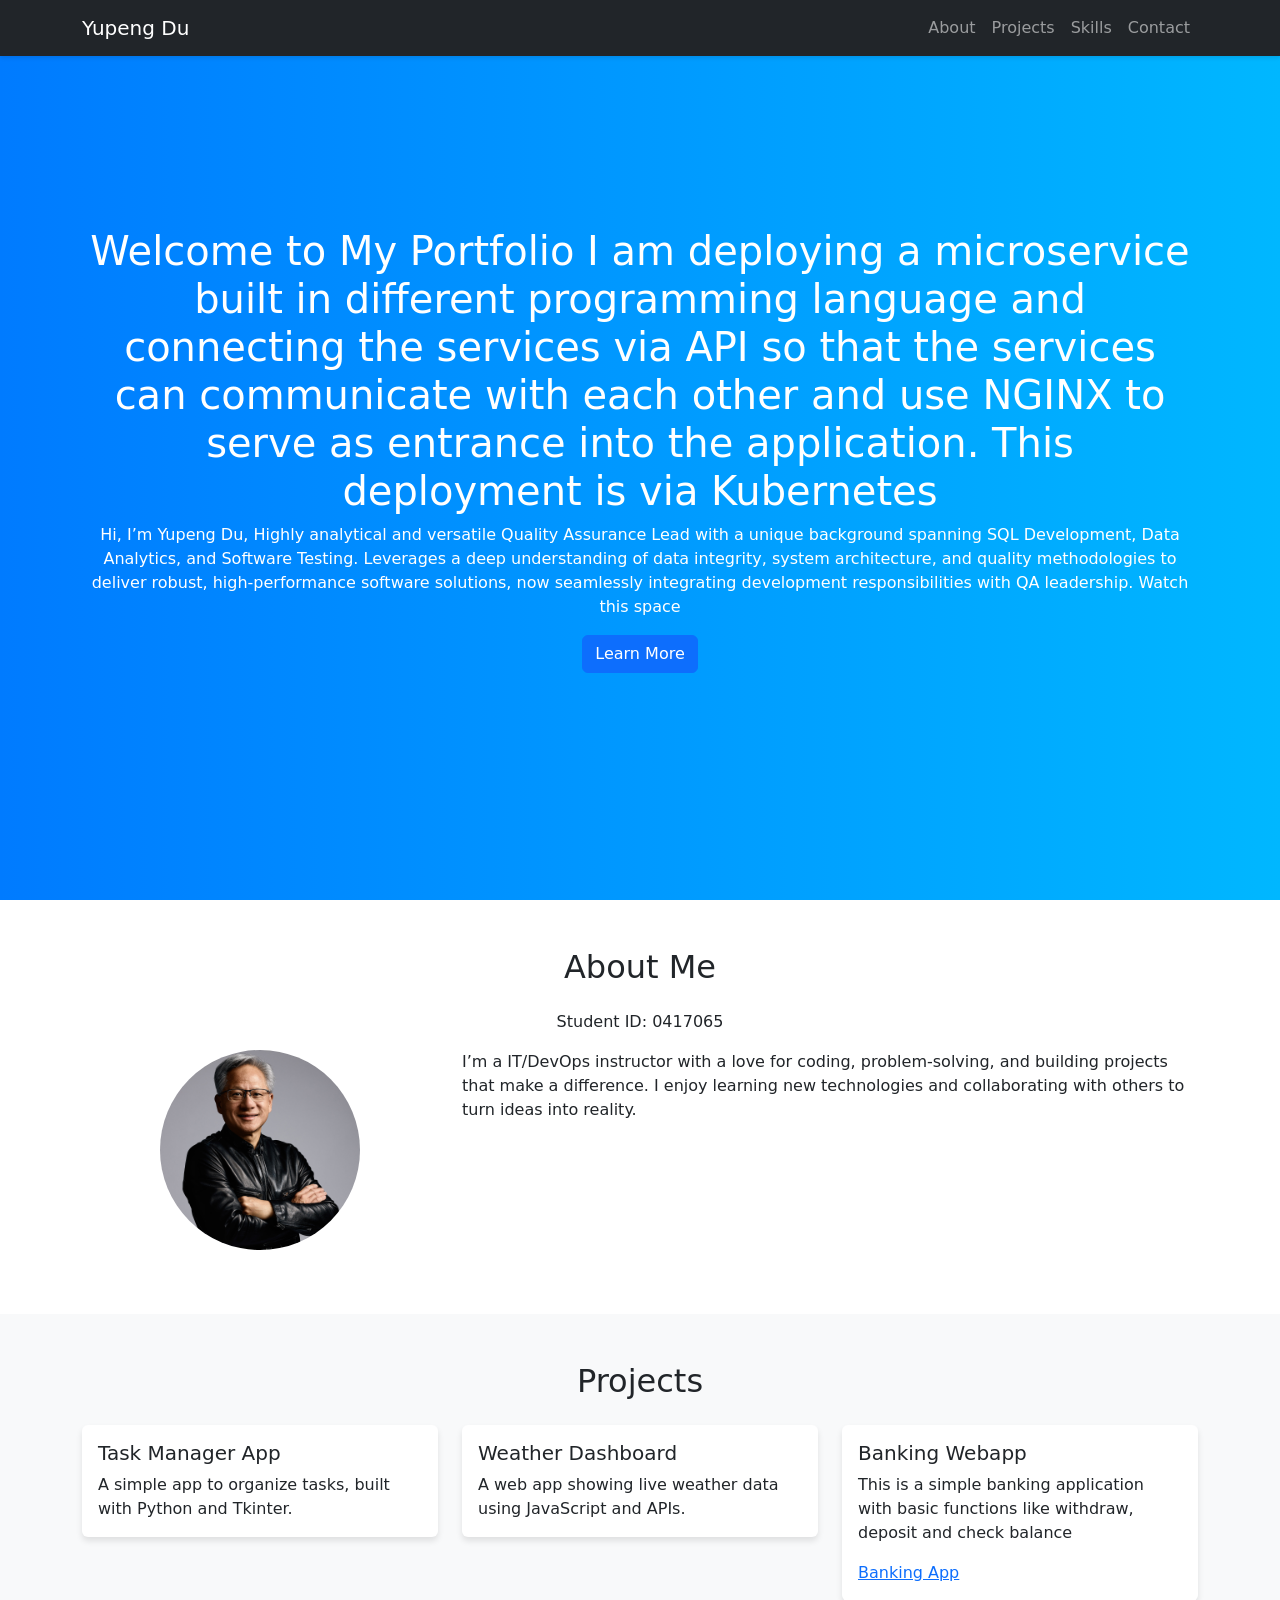
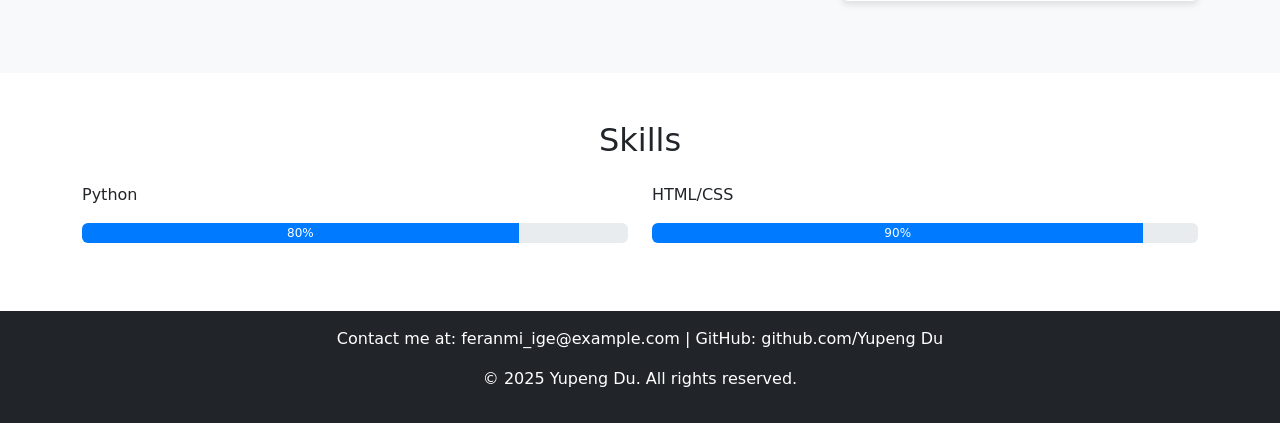
==== studentportfolio/index.html @ 25f1eb29 "Add Part 3 application for Yupeng Du" ====
<!DOCTYPE html>
<html lang="en">
<head>
    <meta charset="UTF-8">
    <meta name="viewport" content="width=device-width, initial-scale=1.0">
    <title>Yupeng Du - Student Portfolio</title>
    <!-- Bootstrap CSS CDN -->
    <link href="https://cdn.jsdelivr.net/npm/bootstrap@5.3.3/dist/css/bootstrap.min.css" rel="stylesheet">
    <!-- Custom CSS -->
    <link rel="stylesheet" href="css/style.css">
</head>
<body>
    <!-- Navbar -->
    <nav class="navbar navbar-expand-lg navbar-dark bg-dark fixed-top">
        <div class="container">
            <a class="navbar-brand" href="#">Yupeng Du</a>
            <button class="navbar-toggler" type="button" data-bs-toggle="collapse" data-bs-target="#navbarNav">
                <span class="navbar-toggler-icon"></span>
            </button>
            <div class="collapse navbar-collapse" id="navbarNav">
                <ul class="navbar-nav ms-auto">
                    <li class="nav-item"><a class="nav-link" href="#about">About</a></li>
                    <li class="nav-item"><a class="nav-link" href="#projects">Projects</a></li>
                    <li class="nav-item"><a class="nav-link" href="#skills">Skills</a></li>
                    <li class="nav-item"><a class="nav-link" href="#contact">Contact</a></li>
                </ul>
            </div>
        </div>
    </nav>

    <!-- Hero Section -->
    <section id="hero" class="text-center text-white d-flex align-items-center">
        <div class="container">
            <h1>Welcome to My Portfolio I am deploying a microservice built in different programming language and connecting the services
                via API so that the services can communicate with each other and use NGINX to serve as entrance into the application.
            This deployment is via Kubernetes </h1>
            <p>Hi, I’m Yupeng Du, Highly analytical and versatile Quality Assurance Lead with a unique background spanning SQL Development, Data Analytics, and Software Testing. 
                Leverages a deep understanding of data integrity, system architecture, and quality methodologies to deliver robust, high-performance software solutions, now seamlessly 
                integrating development responsibilities with QA leadership. Watch this space</p>
            <a href="#about" class="btn btn-primary">Learn More</a>
        </div>
    </section>

    <!-- About Section -->
    <section id="about" class="py-5">
        <div class="container">
            <h2 class="text-center mb-4">About Me</h2>
            <p class="text-center">Student ID: 0417065</p>
            <div class="row">
                <div class="col-md-4 text-center">
                    <img src="assets/profile.jpg" alt="Yupeng Du" class="rounded-circle mb-3" width="200">
                </div>
                <div class="col-md-8">
                    <p>I’m a IT/DevOps instructor with a love for coding, problem-solving, and building projects that make a difference. I enjoy learning new technologies and collaborating with others to turn ideas into reality.</p>
                </div>
            </div>
        </div>
    </section>

    <!-- Projects Section -->
    <section id="projects" class="py-5 bg-light">
        <div class="container">
            <h2 class="text-center mb-4">Projects</h2>
            <div class="row">
                <div class="col-md-4 mb-4">
                    <div class="card">
                        <div class="card-body">
                            <h5 class="card-title">Task Manager App</h5>
                            <p class="card-text">A simple app to organize tasks, built with Python and Tkinter.</p>
                        </div>
                    </div>
                </div>
                <div class="col-md-4 mb-4">
                    <div class="card">
                        <div class="card-body">
                            <h5 class="card-title">Weather Dashboard</h5>
                            <p class="card-text">A web app showing live weather data using JavaScript and APIs.</p>
                        </div>
                    </div>
                </div>
                <div class="col-md-4 mb-4">
                    <div class="card">
                        <div class="card-body">
                            <h5 class="card-title">Banking Webapp</h5>
                            <p class="card-text">This is a simple banking application with basic functions like withdraw, deposit and check balance</p>
                            <!-- <a href="/banking/"target = "_blank">View Banking App</a> -->
                            <a href="/api/login">Banking App</a>
                        </div>
                    </div>
                </div>
            </div>
        </div>
    </section>

    <!-- Skills Section -->
    <section id="skills" class="py-5">
        <div class="container">
            <h2 class="text-center mb-4">Skills</h2>
            <div class="row">
                <div class="col-md-6">
                    <p>Python</p>
                    <div class="progress">
                        <div class="progress-bar" style="width: 80%;">80%</div>
                    </div>
                </div>
                <div class="col-md-6">
                    <p>HTML/CSS</p>
                    <div class="progress">
                        <div class="progress-bar" style="width: 90%;">90%</div>
                    </div>
                </div>
            </div>
        </div>
    </section>

    <!-- Contact Footer -->
    <footer id="contact" class="bg-dark text-white text-center py-3">
        <div class="container">
            <p>Contact me at: feranmi_ige@example.com | GitHub: github.com/Yupeng Du</p>
            <p>&copy; 2025 Yupeng Du. All rights reserved.</p>
        </div>
    </footer>

    <!-- Bootstrap JS CDN -->
    <script src="https://cdn.jsdelivr.net/npm/bootstrap@5.3.3/dist/js/bootstrap.bundle.min.js"></script>
</body>
</html>
---- studentportfolio/css/style.css ----
/* Hero Section */
#hero {
    background: linear-gradient(to right, #007bff, #00b7ff);
    height: 100vh;
}

/* Navbar */
.navbar {
    box-shadow: 0 2px 4px rgba(0, 0, 0, 0.1);
}

/* Progress Bars */
.progress {
    height: 20px;
    margin-bottom: 20px;
}

.progress-bar {
    background-color: #007bff;
}

/* Cards */
.card {
    border: none;
    box-shadow: 0 4px 6px rgba(0, 0, 0, 0.1);
}

/* Footer */
footer {
    position: relative;
}
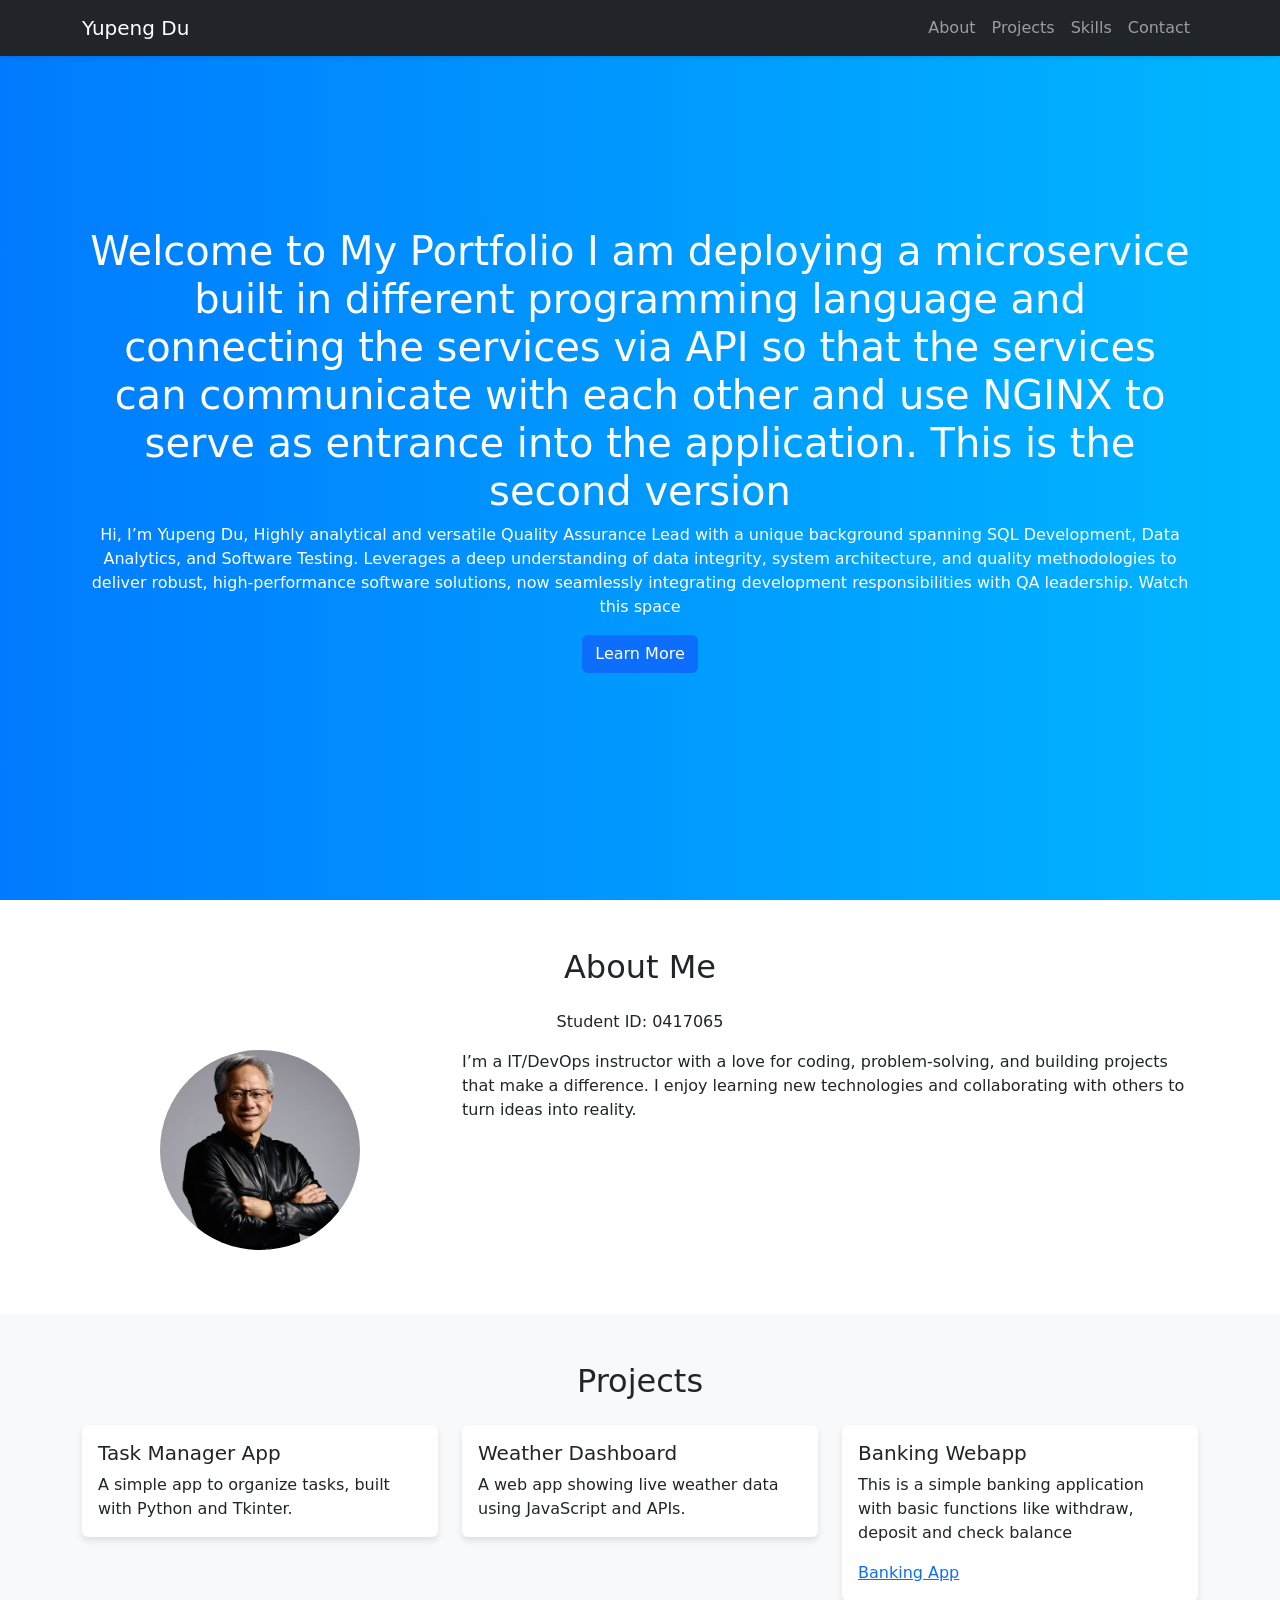
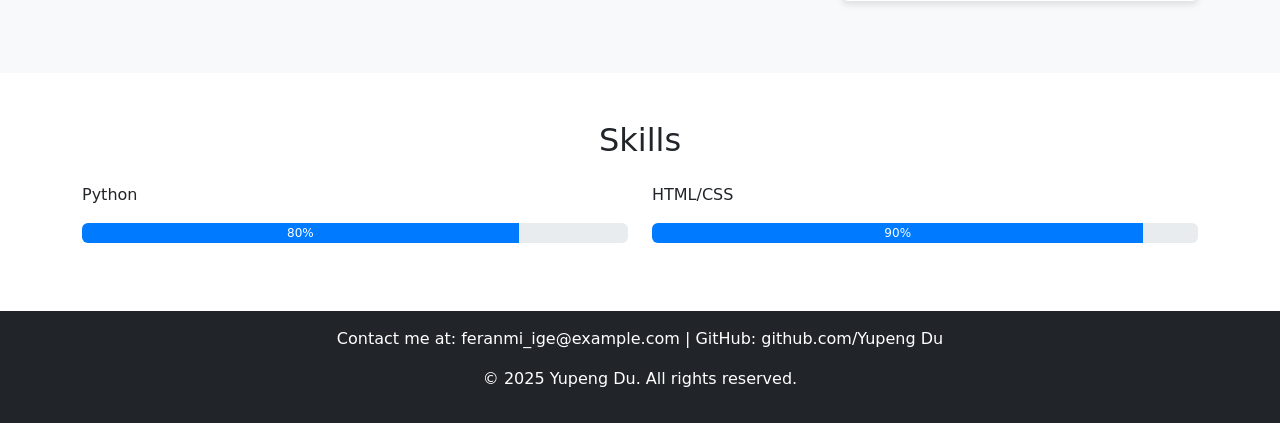
==== commit 9420dc00: "Update portfolio version" ====
--- a/studentportfolio/index.html
+++ b/studentportfolio/index.html
@@ -1,127 +1,171 @@
-<!DOCTYPE html>
+<!doctype html>
 <html lang="en">
-<head>
-    <meta charset="UTF-8">
-    <meta name="viewport" content="width=device-width, initial-scale=1.0">
+  <head>
+    <meta charset="UTF-8" />
+    <meta name="viewport" content="width=device-width, initial-scale=1.0" />
     <title>Yupeng Du - Student Portfolio</title>
     <!-- Bootstrap CSS CDN -->
-    <link href="https://cdn.jsdelivr.net/npm/bootstrap@5.3.3/dist/css/bootstrap.min.css" rel="stylesheet">
+    <link
+      href="https://cdn.jsdelivr.net/npm/bootstrap@5.3.3/dist/css/bootstrap.min.css"
+      rel="stylesheet"
+    />
     <!-- Custom CSS -->
-    <link rel="stylesheet" href="css/style.css">
-</head>
-<body>
+    <link rel="stylesheet" href="css/style.css" />
+  </head>
+  <body>
     <!-- Navbar -->
     <nav class="navbar navbar-expand-lg navbar-dark bg-dark fixed-top">
-        <div class="container">
-            <a class="navbar-brand" href="#">Yupeng Du</a>
-            <button class="navbar-toggler" type="button" data-bs-toggle="collapse" data-bs-target="#navbarNav">
-                <span class="navbar-toggler-icon"></span>
-            </button>
-            <div class="collapse navbar-collapse" id="navbarNav">
-                <ul class="navbar-nav ms-auto">
-                    <li class="nav-item"><a class="nav-link" href="#about">About</a></li>
-                    <li class="nav-item"><a class="nav-link" href="#projects">Projects</a></li>
-                    <li class="nav-item"><a class="nav-link" href="#skills">Skills</a></li>
-                    <li class="nav-item"><a class="nav-link" href="#contact">Contact</a></li>
-                </ul>
-            </div>
+      <div class="container">
+        <a class="navbar-brand" href="#">Yupeng Du</a>
+        <button
+          class="navbar-toggler"
+          type="button"
+          data-bs-toggle="collapse"
+          data-bs-target="#navbarNav"
+        >
+          <span class="navbar-toggler-icon"></span>
+        </button>
+        <div class="collapse navbar-collapse" id="navbarNav">
+          <ul class="navbar-nav ms-auto">
+            <li class="nav-item">
+              <a class="nav-link" href="#about">About</a>
+            </li>
+            <li class="nav-item">
+              <a class="nav-link" href="#projects">Projects</a>
+            </li>
+            <li class="nav-item">
+              <a class="nav-link" href="#skills">Skills</a>
+            </li>
+            <li class="nav-item">
+              <a class="nav-link" href="#contact">Contact</a>
+            </li>
+          </ul>
         </div>
+      </div>
     </nav>
 
     <!-- Hero Section -->
     <section id="hero" class="text-center text-white d-flex align-items-center">
-        <div class="container">
-            <h1>Welcome to My Portfolio I am deploying a microservice built in different programming language and connecting the services
-                via API so that the services can communicate with each other and use NGINX to serve as entrance into the application.
-            This deployment is via Kubernetes </h1>
-            <p>Hi, I’m Yupeng Du, Highly analytical and versatile Quality Assurance Lead with a unique background spanning SQL Development, Data Analytics, and Software Testing. 
-                Leverages a deep understanding of data integrity, system architecture, and quality methodologies to deliver robust, high-performance software solutions, now seamlessly 
-                integrating development responsibilities with QA leadership. Watch this space</p>
-            <a href="#about" class="btn btn-primary">Learn More</a>
-        </div>
+      <div class="container">
+        <h1>
+          Welcome to My Portfolio I am deploying a microservice built in
+          different programming language and connecting the services via API so
+          that the services can communicate with each other and use NGINX to
+          serve as entrance into the application. This is the second version
+        </h1>
+        <p>
+          Hi, I’m Yupeng Du, Highly analytical and versatile Quality Assurance
+          Lead with a unique background spanning SQL Development, Data
+          Analytics, and Software Testing. Leverages a deep understanding of
+          data integrity, system architecture, and quality methodologies to
+          deliver robust, high-performance software solutions, now seamlessly
+          integrating development responsibilities with QA leadership. Watch
+          this space
+        </p>
+        <a href="#about" class="btn btn-primary">Learn More</a>
+      </div>
     </section>
 
     <!-- About Section -->
     <section id="about" class="py-5">
-        <div class="container">
-            <h2 class="text-center mb-4">About Me</h2>
-            <p class="text-center">Student ID: 0417065</p>
-            <div class="row">
-                <div class="col-md-4 text-center">
-                    <img src="assets/profile.jpg" alt="Yupeng Du" class="rounded-circle mb-3" width="200">
-                </div>
-                <div class="col-md-8">
-                    <p>I’m a IT/DevOps instructor with a love for coding, problem-solving, and building projects that make a difference. I enjoy learning new technologies and collaborating with others to turn ideas into reality.</p>
-                </div>
-            </div>
+      <div class="container">
+        <h2 class="text-center mb-4">About Me</h2>
+        <p class="text-center">Student ID: 0417065</p>
+        <div class="row">
+          <div class="col-md-4 text-center">
+            <img
+              src="assets/profile.jpg"
+              alt="Yupeng Du"
+              class="rounded-circle mb-3"
+              width="200"
+            />
+          </div>
+          <div class="col-md-8">
+            <p>
+              I’m a IT/DevOps instructor with a love for coding,
+              problem-solving, and building projects that make a difference. I
+              enjoy learning new technologies and collaborating with others to
+              turn ideas into reality.
+            </p>
+          </div>
         </div>
+      </div>
     </section>
 
     <!-- Projects Section -->
     <section id="projects" class="py-5 bg-light">
-        <div class="container">
-            <h2 class="text-center mb-4">Projects</h2>
-            <div class="row">
-                <div class="col-md-4 mb-4">
-                    <div class="card">
-                        <div class="card-body">
-                            <h5 class="card-title">Task Manager App</h5>
-                            <p class="card-text">A simple app to organize tasks, built with Python and Tkinter.</p>
-                        </div>
-                    </div>
-                </div>
-                <div class="col-md-4 mb-4">
-                    <div class="card">
-                        <div class="card-body">
-                            <h5 class="card-title">Weather Dashboard</h5>
-                            <p class="card-text">A web app showing live weather data using JavaScript and APIs.</p>
-                        </div>
-                    </div>
-                </div>
-                <div class="col-md-4 mb-4">
-                    <div class="card">
-                        <div class="card-body">
-                            <h5 class="card-title">Banking Webapp</h5>
-                            <p class="card-text">This is a simple banking application with basic functions like withdraw, deposit and check balance</p>
-                            <!-- <a href="/banking/"target = "_blank">View Banking App</a> -->
-                            <a href="/api/login">Banking App</a>
-                        </div>
-                    </div>
-                </div>
+      <div class="container">
+        <h2 class="text-center mb-4">Projects</h2>
+        <div class="row">
+          <div class="col-md-4 mb-4">
+            <div class="card">
+              <div class="card-body">
+                <h5 class="card-title">Task Manager App</h5>
+                <p class="card-text">
+                  A simple app to organize tasks, built with Python and Tkinter.
+                </p>
+              </div>
             </div>
+          </div>
+          <div class="col-md-4 mb-4">
+            <div class="card">
+              <div class="card-body">
+                <h5 class="card-title">Weather Dashboard</h5>
+                <p class="card-text">
+                  A web app showing live weather data using JavaScript and APIs.
+                </p>
+              </div>
+            </div>
+          </div>
+          <div class="col-md-4 mb-4">
+            <div class="card">
+              <div class="card-body">
+                <h5 class="card-title">Banking Webapp</h5>
+                <p class="card-text">
+                  This is a simple banking application with basic functions like
+                  withdraw, deposit and check balance
+                </p>
+                <!-- <a href="/banking/"target = "_blank">View Banking App</a> -->
+                <a href="/api/login">Banking App</a>
+              </div>
+            </div>
+          </div>
         </div>
+      </div>
     </section>
 
     <!-- Skills Section -->
     <section id="skills" class="py-5">
-        <div class="container">
-            <h2 class="text-center mb-4">Skills</h2>
-            <div class="row">
-                <div class="col-md-6">
-                    <p>Python</p>
-                    <div class="progress">
-                        <div class="progress-bar" style="width: 80%;">80%</div>
-                    </div>
-                </div>
-                <div class="col-md-6">
-                    <p>HTML/CSS</p>
-                    <div class="progress">
-                        <div class="progress-bar" style="width: 90%;">90%</div>
-                    </div>
-                </div>
+      <div class="container">
+        <h2 class="text-center mb-4">Skills</h2>
+        <div class="row">
+          <div class="col-md-6">
+            <p>Python</p>
+            <div class="progress">
+              <div class="progress-bar" style="width: 80%">80%</div>
             </div>
+          </div>
+          <div class="col-md-6">
+            <p>HTML/CSS</p>
+            <div class="progress">
+              <div class="progress-bar" style="width: 90%">90%</div>
+            </div>
+          </div>
         </div>
+      </div>
     </section>
 
     <!-- Contact Footer -->
     <footer id="contact" class="bg-dark text-white text-center py-3">
-        <div class="container">
-            <p>Contact me at: feranmi_ige@example.com | GitHub: github.com/Yupeng Du</p>
-            <p>&copy; 2025 Yupeng Du. All rights reserved.</p>
-        </div>
+      <div class="container">
+        <p>
+          Contact me at: feranmi_ige@example.com | GitHub: github.com/Yupeng Du
+        </p>
+        <p>&copy; 2025 Yupeng Du. All rights reserved.</p>
+      </div>
     </footer>
 
     <!-- Bootstrap JS CDN -->
     <script src="https://cdn.jsdelivr.net/npm/bootstrap@5.3.3/dist/js/bootstrap.bundle.min.js"></script>
-</body>
-</html>+  </body>
+</html>
